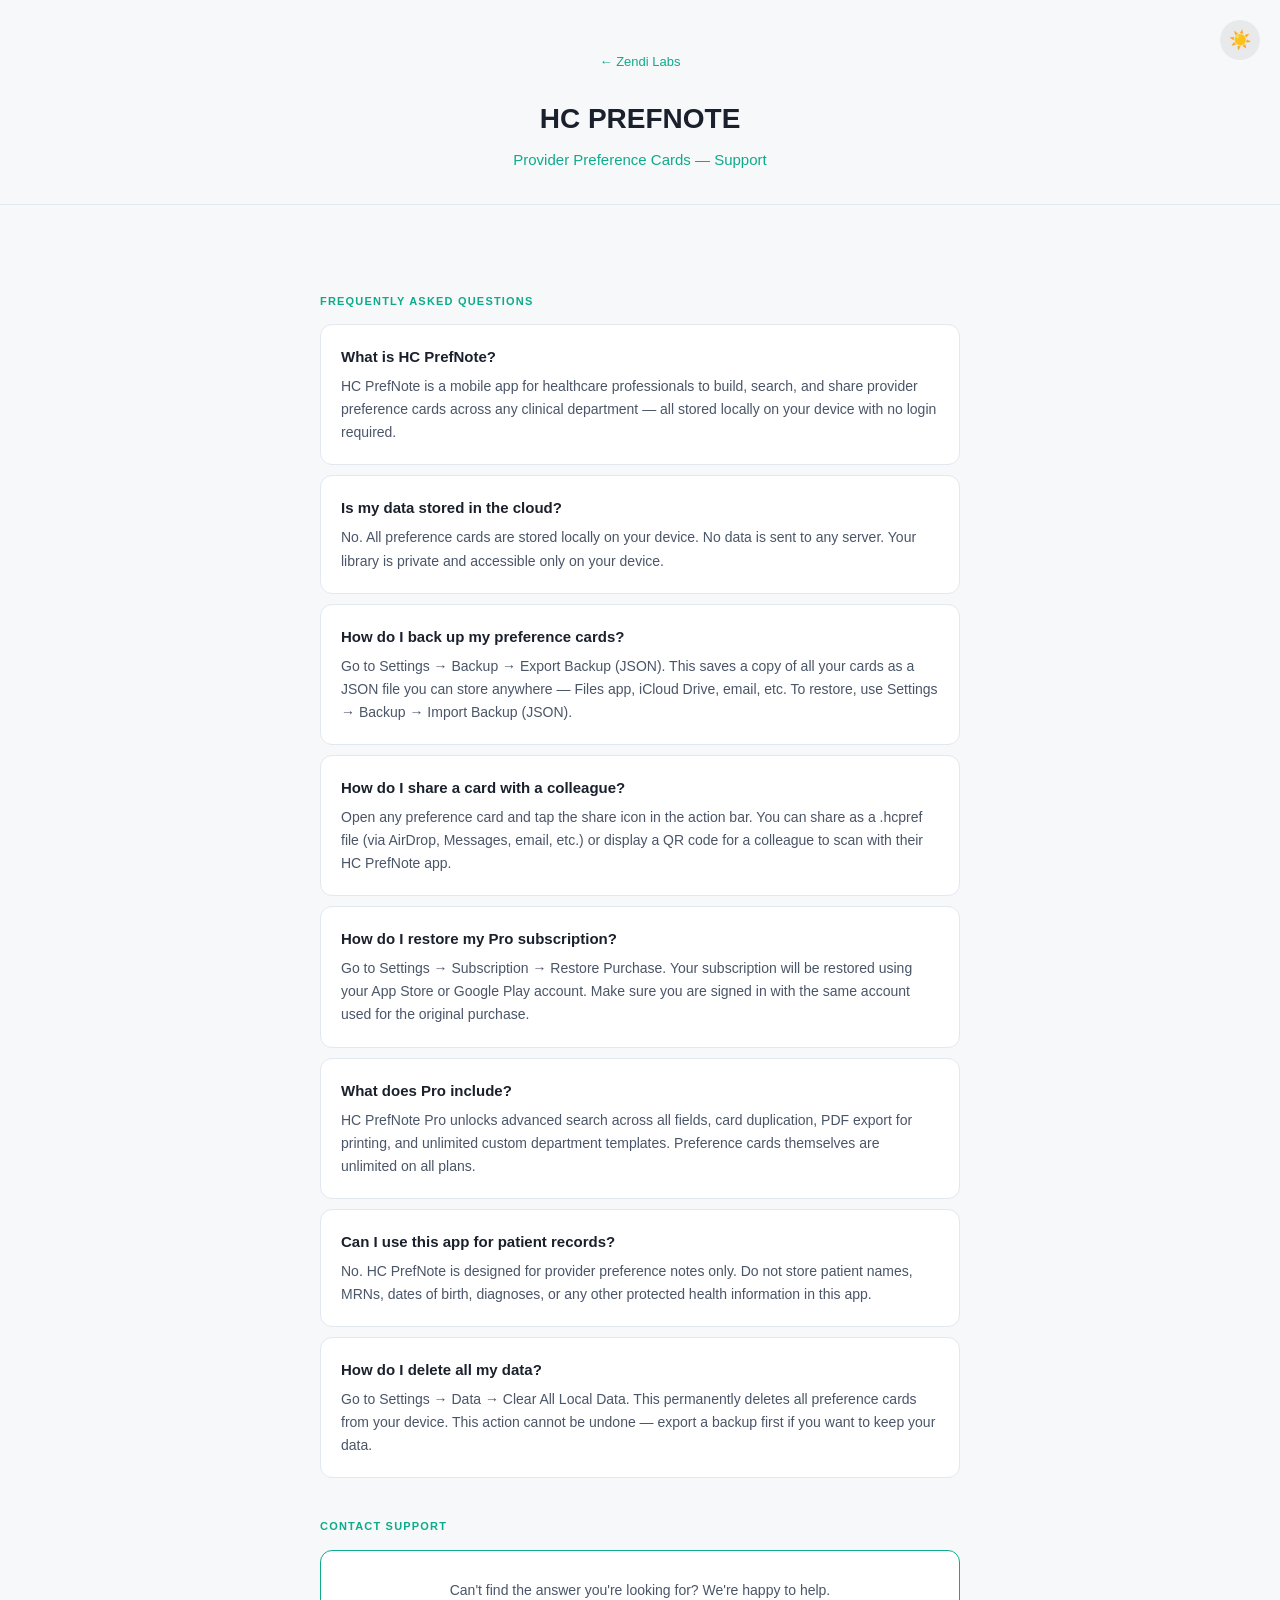
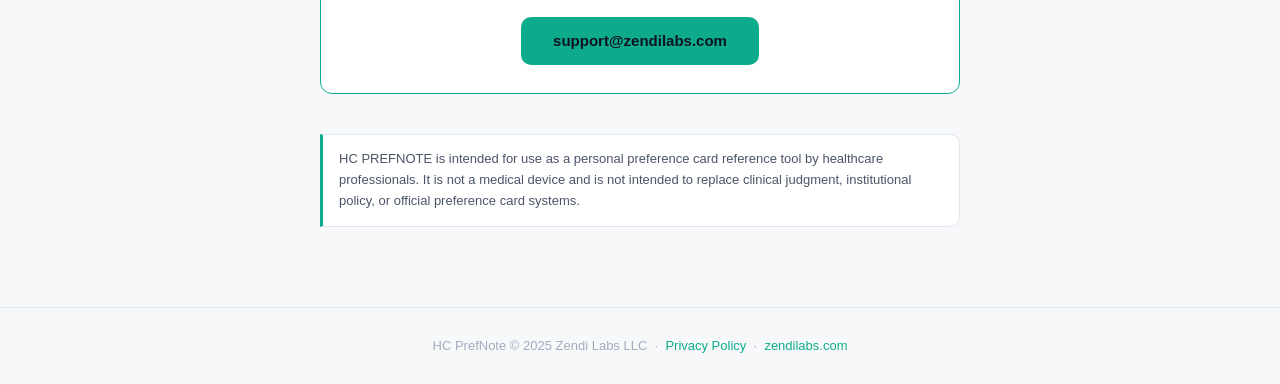
==== hcprefnote/index.html @ 5cf90770 "feat: add HC PrefNote support and privacy pages - hcprefnote/index.html - support page with FAQ and " ====
<!DOCTYPE html>
<html lang="en">
<head>
  <meta charset="UTF-8" />
  <meta name="viewport" content="width=device-width, initial-scale=1.0" />
  <title>HC PrefNote Support — Zendi Labs</title>
  <style>
    * { margin: 0; padding: 0; box-sizing: border-box; }

    :root {
      --bg: #0E1320;
      --surface: rgba(255,255,255,0.05);
      --border: rgba(255,255,255,0.08);
      --text: #F0F0F0;
      --text-muted: #A0AEC0;
      --text-secondary: #CBD5E0;
      --accent: #14F1C6;
      --accent-dark: #0DAB8B;
      --toggle-bg: rgba(255,255,255,0.08);
      --toggle-hover: rgba(255,255,255,0.15);
      --legal: #718096;
    }

    html.light {
      --bg: #F7F8FA;
      --surface: #FFFFFF;
      --border: #E2E8F0;
      --text: #1A202C;
      --text-muted: #4A5568;
      --text-secondary: #2D3748;
      --accent: #0DAB8B;
      --accent-dark: #0DAB8B;
      --toggle-bg: rgba(0,0,0,0.06);
      --toggle-hover: rgba(0,0,0,0.1);
      --legal: #A0AEC0;
    }

    body {
      font-family: -apple-system, BlinkMacSystemFont, 'Segoe UI', Roboto, sans-serif;
      background: var(--bg);
      color: var(--text);
      min-height: 100vh;
      line-height: 1.6;
      transition: background 0.3s, color 0.3s;
    }

    .theme-toggle {
      position: fixed;
      top: 20px;
      right: 20px;
      background: var(--toggle-bg);
      border: none;
      border-radius: 50%;
      width: 40px;
      height: 40px;
      cursor: pointer;
      display: flex;
      align-items: center;
      justify-content: center;
      font-size: 18px;
      transition: background 0.3s;
      z-index: 100;
    }
    .theme-toggle:hover { background: var(--toggle-hover); }

    header {
      text-align: center;
      padding: 48px 20px 32px;
      border-bottom: 1px solid var(--border);
    }

    .back {
      display: inline-flex;
      align-items: center;
      gap: 6px;
      font-size: 13px;
      color: var(--accent);
      text-decoration: none;
      margin-bottom: 24px;
      font-weight: 500;
    }
    .back:hover { opacity: 0.8; }

    header h1 {
      font-size: 28px;
      font-weight: 800;
      color: var(--text);
      margin-bottom: 6px;
    }

    header p {
      font-size: 15px;
      color: var(--accent);
      font-weight: 500;
    }

    .container {
      max-width: 680px;
      margin: 0 auto;
      padding: 48px 20px 80px;
    }

    .section-label {
      font-size: 11px;
      font-weight: 700;
      text-transform: uppercase;
      letter-spacing: 1.2px;
      color: var(--accent);
      margin: 40px 0 14px;
    }

    .card {
      background: var(--surface);
      border: 1px solid var(--border);
      border-radius: 12px;
      padding: 20px;
      margin-bottom: 10px;
      transition: background 0.3s, border-color 0.3s;
    }

    .card h3 {
      font-size: 15px;
      font-weight: 600;
      color: var(--text);
      margin-bottom: 6px;
    }

    .card p {
      font-size: 14px;
      color: var(--text-muted);
      line-height: 1.65;
    }

    .contact-card {
      background: var(--surface);
      border: 1px solid var(--accent);
      border-radius: 12px;
      padding: 28px 20px;
      text-align: center;
      transition: background 0.3s;
    }

    .contact-card p {
      font-size: 14px;
      color: var(--text-muted);
      margin-bottom: 16px;
    }

    .contact-card a.btn {
      display: inline-block;
      background: var(--accent);
      color: #0E1320;
      font-weight: 700;
      font-size: 15px;
      padding: 12px 32px;
      border-radius: 10px;
      text-decoration: none;
      transition: opacity 0.2s;
    }
    .contact-card a.btn:hover { opacity: 0.85; }

    .notice {
      background: var(--surface);
      border: 1px solid var(--border);
      border-left: 3px solid var(--accent);
      border-radius: 0 10px 10px 0;
      padding: 14px 16px;
      font-size: 13px;
      color: var(--text-muted);
      line-height: 1.6;
      margin-top: 40px;
      transition: background 0.3s;
    }

    footer {
      text-align: center;
      padding: 28px 20px;
      font-size: 13px;
      color: var(--legal);
      border-top: 1px solid var(--border);
    }
    footer a { color: var(--accent); text-decoration: none; }
    footer a:hover { text-decoration: underline; }
  </style>
</head>
<body>
  <button class="theme-toggle" id="themeToggle" aria-label="Toggle theme"></button>

  <header>
    <a class="back" href="https://zendilabs.com">&#8592; Zendi Labs</a>
    <h1>HC PREFNOTE</h1>
    <p>Provider Preference Cards — Support</p>
  </header>

  <div class="container">

    <p class="section-label">Frequently Asked Questions</p>

    <div class="card">
      <h3>What is HC PrefNote?</h3>
      <p>HC PrefNote is a mobile app for healthcare professionals to build, search, and share provider preference cards across any clinical department — all stored locally on your device with no login required.</p>
    </div>

    <div class="card">
      <h3>Is my data stored in the cloud?</h3>
      <p>No. All preference cards are stored locally on your device. No data is sent to any server. Your library is private and accessible only on your device.</p>
    </div>

    <div class="card">
      <h3>How do I back up my preference cards?</h3>
      <p>Go to Settings → Backup → Export Backup (JSON). This saves a copy of all your cards as a JSON file you can store anywhere — Files app, iCloud Drive, email, etc. To restore, use Settings → Backup → Import Backup (JSON).</p>
    </div>

    <div class="card">
      <h3>How do I share a card with a colleague?</h3>
      <p>Open any preference card and tap the share icon in the action bar. You can share as a .hcpref file (via AirDrop, Messages, email, etc.) or display a QR code for a colleague to scan with their HC PrefNote app.</p>
    </div>

    <div class="card">
      <h3>How do I restore my Pro subscription?</h3>
      <p>Go to Settings → Subscription → Restore Purchase. Your subscription will be restored using your App Store or Google Play account. Make sure you are signed in with the same account used for the original purchase.</p>
    </div>

    <div class="card">
      <h3>What does Pro include?</h3>
      <p>HC PrefNote Pro unlocks advanced search across all fields, card duplication, PDF export for printing, and unlimited custom department templates. Preference cards themselves are unlimited on all plans.</p>
    </div>

    <div class="card">
      <h3>Can I use this app for patient records?</h3>
      <p>No. HC PrefNote is designed for provider preference notes only. Do not store patient names, MRNs, dates of birth, diagnoses, or any other protected health information in this app.</p>
    </div>

    <div class="card">
      <h3>How do I delete all my data?</h3>
      <p>Go to Settings → Data → Clear All Local Data. This permanently deletes all preference cards from your device. This action cannot be undone — export a backup first if you want to keep your data.</p>
    </div>

    <p class="section-label">Contact Support</p>

    <div class="contact-card">
      <p>Can't find the answer you're looking for? We're happy to help.</p>
      <a class="btn" href="mailto:support@zendilabs.com">support@zendilabs.com</a>
    </div>

    <div class="notice">
      HC PREFNOTE is intended for use as a personal preference card reference tool by healthcare professionals. It is not a medical device and is not intended to replace clinical judgment, institutional policy, or official preference card systems.
    </div>

  </div>

  <footer>
    <p>HC PrefNote &copy; 2025 Zendi Labs LLC &nbsp;&middot;&nbsp;
      <a href="privacy.html">Privacy Policy</a> &nbsp;&middot;&nbsp;
      <a href="https://zendilabs.com">zendilabs.com</a>
    </p>
  </footer>

  <script>
    const toggle = document.getElementById('themeToggle');
    const root = document.documentElement;
    function setTheme(mode) {
      if (mode === 'light') { root.classList.add('light'); toggle.textContent = '\u2600\uFE0F'; }
      else { root.classList.remove('light'); toggle.textContent = '\uD83C\uDF19'; }
      localStorage.setItem('theme', mode);
    }
    const saved = localStorage.getItem('theme');
    if (saved) setTheme(saved);
    else if (window.matchMedia('(prefers-color-scheme: light)').matches) setTheme('light');
    else setTheme('dark');
    toggle.addEventListener('click', () => {
      setTheme(root.classList.contains('light') ? 'dark' : 'light');
    });
  </script>
</body>
</html>
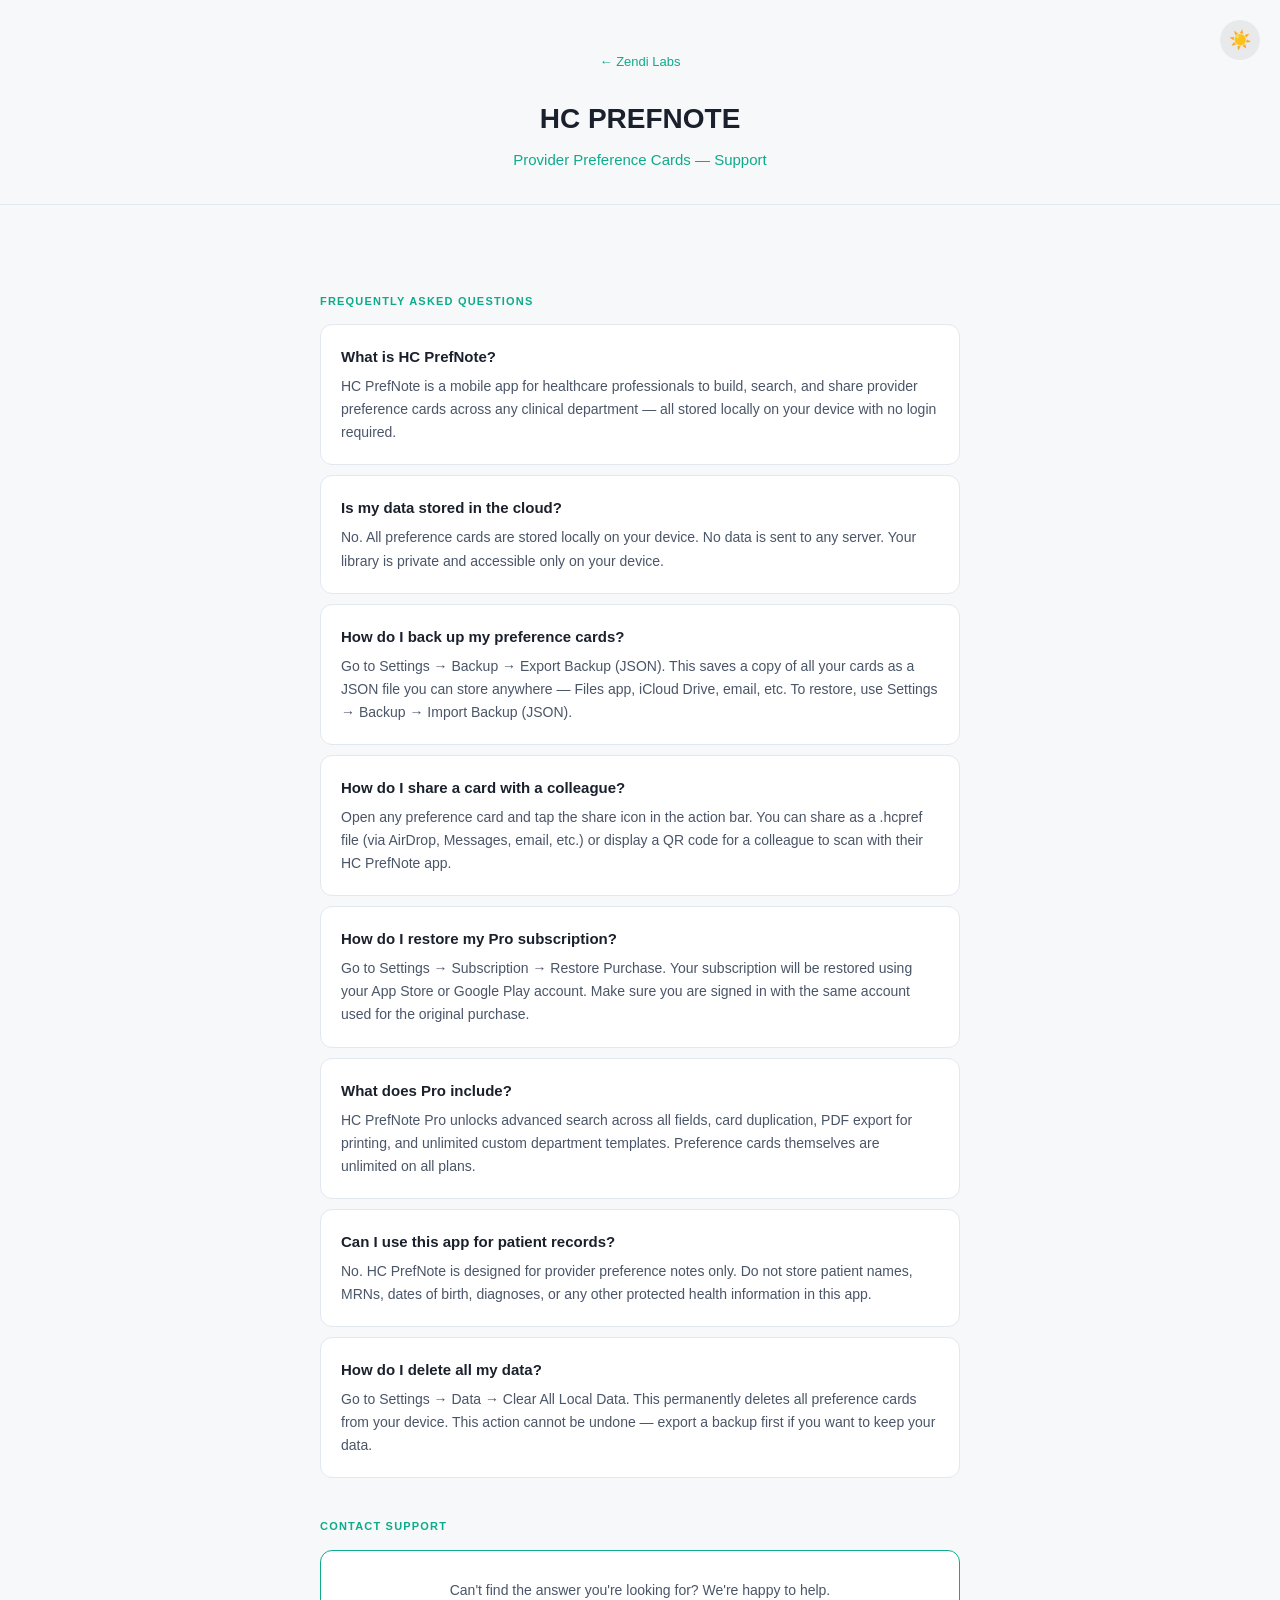
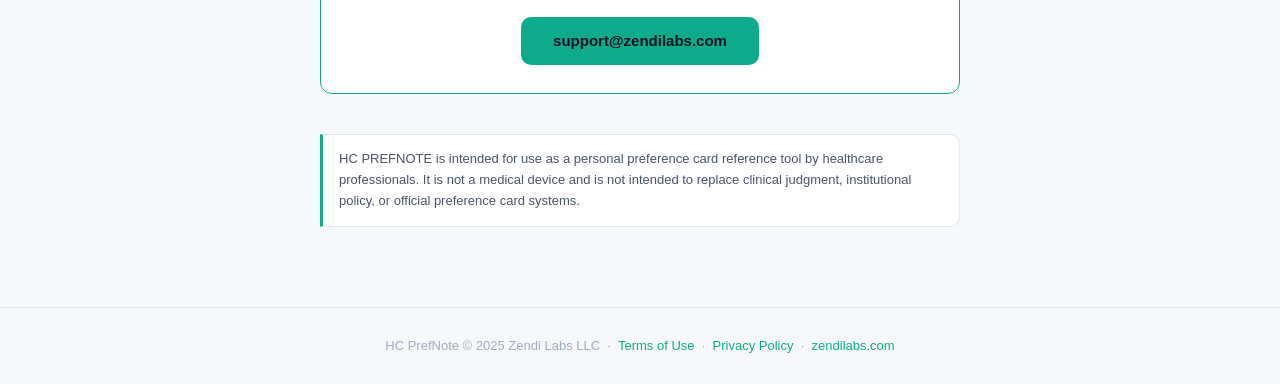
==== commit 584f8580: "feat: add HC PrefNote Terms of Use page, cross-link footers App Store review flagged missing functio" ====
--- a/hcprefnote/index.html
+++ b/hcprefnote/index.html
@@ -251,6 +251,7 @@
 
   <footer>
     <p>HC PrefNote &copy; 2025 Zendi Labs LLC &nbsp;&middot;&nbsp;
+      <a href="terms.html">Terms of Use</a> &nbsp;&middot;&nbsp;
       <a href="privacy.html">Privacy Policy</a> &nbsp;&middot;&nbsp;
       <a href="https://zendilabs.com">zendilabs.com</a>
     </p>
